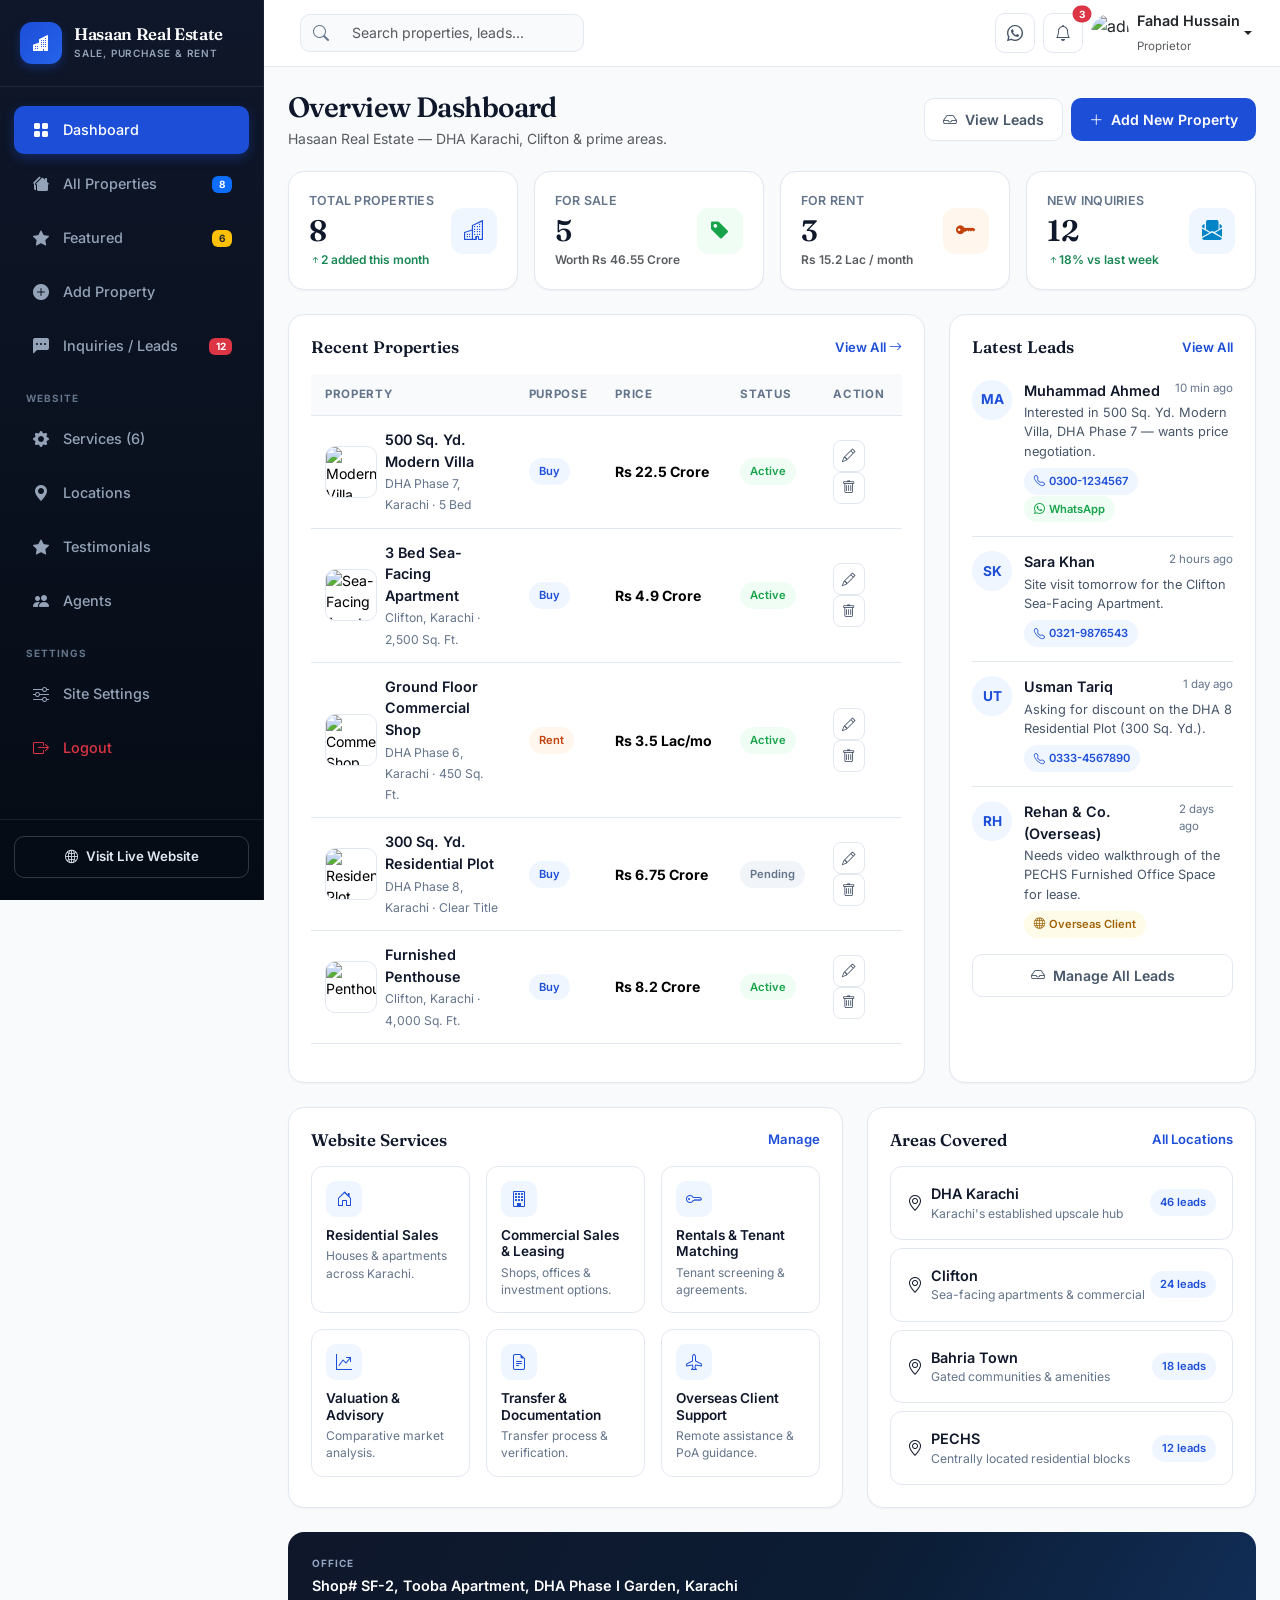
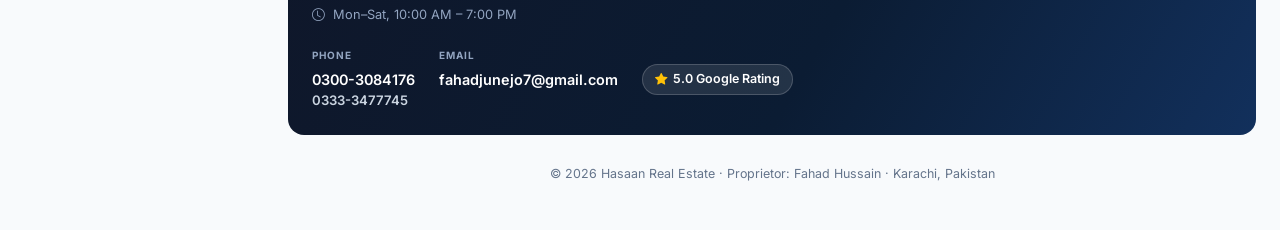
==== Index.html @ a4519b07 "adminpanel" ====
<!DOCTYPE html>
<html lang="en">
<head>
    <meta charset="UTF-8">
    <meta name="viewport" content="width=device-width, initial-scale=1.0">
    <title>Dashboard | Hasaan Real Estate</title>

    <link href="https://fonts.googleapis.com/css2?family=Inter:wght@400;500;600;700;800&family=Fraunces:opsz,wght@9..144,500;9..144,600&display=swap" rel="stylesheet">
    <link href="https://cdn.jsdelivr.net/npm/bootstrap@5.3.2/dist/css/bootstrap.min.css" rel="stylesheet">
    <link rel="stylesheet" href="https://cdn.jsdelivr.net/npm/bootstrap-icons@1.11.1/font/bootstrap-icons.css">
    <link rel="stylesheet" href="dashboard.css">
</head>
<body>

<div class="d-flex">
    <div id="sidebar-root"></div>
    <div class="sidebar-overlay" id="sidebarOverlay"></div>

    <div id="content">
        <div id="topbar-root"></div>

        <div class="container-fluid p-4">
            <!-- Header -->
            <div class="page-head">
                <div>
                    <h3 class="page-title mb-1">Overview Dashboard</h3>
                    <p class="text-muted small mb-0">Hasaan Real Estate &mdash; DHA Karachi, Clifton &amp; prime areas.</p>
                </div>
                <div class="d-flex gap-2">
                    <a href="leads.html" class="btn-ghost"><i class="bi bi-inbox"></i> View Leads</a>
                    <a href="add-property.html" class="btn-primary-app"><i class="bi bi-plus-lg"></i> Add New Property</a>
                </div>
            </div>

            <!-- Stats -->
            <div class="row g-3 mb-4">
                <div class="col-12 col-sm-6 col-xl-3">
                    <div class="stat-card">
                        <div class="d-flex align-items-center justify-content-between">
                            <div>
                                <div class="stat-label">TOTAL PROPERTIES</div>
                                <div class="stat-value mt-1">8</div>
                                <div class="stat-delta text-success mt-1"><i class="bi bi-arrow-up-short"></i>2 added this month</div>
                            </div>
                            <div class="icon-box" style="background:var(--primary-light); color:var(--primary);"><i class="bi bi-buildings"></i></div>
                        </div>
                    </div>
                </div>
                <div class="col-12 col-sm-6 col-xl-3">
                    <div class="stat-card">
                        <div class="d-flex align-items-center justify-content-between">
                            <div>
                                <div class="stat-label">FOR SALE</div>
                                <div class="stat-value mt-1">5</div>
                                <div class="stat-delta text-muted mt-1">Worth Rs 46.55 Crore</div>
                            </div>
                            <div class="icon-box" style="background:#f0fdf4; color:var(--success);"><i class="bi bi-tag-fill"></i></div>
                        </div>
                    </div>
                </div>
                <div class="col-12 col-sm-6 col-xl-3">
                    <div class="stat-card">
                        <div class="d-flex align-items-center justify-content-between">
                            <div>
                                <div class="stat-label">FOR RENT</div>
                                <div class="stat-value mt-1">3</div>
                                <div class="stat-delta text-muted mt-1">Rs 15.2 Lac / month</div>
                            </div>
                            <div class="icon-box" style="background:#fff7ed; color:#c2410c;"><i class="bi bi-key-fill"></i></div>
                        </div>
                    </div>
                </div>
                <div class="col-12 col-sm-6 col-xl-3">
                    <div class="stat-card">
                        <div class="d-flex align-items-center justify-content-between">
                            <div>
                                <div class="stat-label">NEW INQUIRIES</div>
                                <div class="stat-value mt-1">12</div>
                                <div class="stat-delta text-success mt-1"><i class="bi bi-arrow-up-short"></i>18% vs last week</div>
                            </div>
                            <div class="icon-box" style="background:#eff6ff; color:#0284c7;"><i class="bi bi-envelope-paper-fill"></i></div>
                        </div>
                    </div>
                </div>
            </div>

            <!-- Properties + Leads -->
            <div class="row g-4 mb-4">
                <div class="col-12 col-xl-8">
                    <div class="panel">
                        <div class="d-flex justify-content-between align-items-center mb-3">
                            <h5 class="panel-title">Recent Properties</h5>
                            <a href="properties.html" class="section-link">View All <i class="bi bi-arrow-right"></i></a>
                        </div>
                        <div class="table-responsive">
                            <table class="table align-middle table-hover">
                                <thead>
                                    <tr>
                                        <th>Property</th>
                                        <th>Purpose</th>
                                        <th>Price</th>
                                        <th>Status</th>
                                        <th>Action</th>
                                    </tr>
                                </thead>
                                <tbody>
                                    <tr>
                                        <td>
                                            <div class="d-flex align-items-center gap-2">
                                                <img src="https://images.unsplash.com/photo-1600596542815-ffad4c1539a9?w=100&q=80" class="prop-thumb" alt="Modern Villa">
                                                <div>
                                                    <span class="prop-title d-block">500 Sq. Yd. Modern Villa</span>
                                                    <span class="prop-loc">DHA Phase 7, Karachi &middot; 5 Bed</span>
                                                </div>
                                            </div>
                                        </td>
                                        <td><span class="badge-soft badge-sale">Buy</span></td>
                                        <td class="price-tag">Rs 22.5 Crore</td>
                                        <td><span class="badge-soft badge-active">Active</span></td>
                                        <td>
                                            <a href="properties.html" class="btn-table" title="Edit"><i class="bi bi-pencil"></i></a>
                                            <a href="#" class="btn-table danger" title="Delete" data-action-msg="Property deleted (demo)."><i class="bi bi-trash"></i></a>
                                        </td>
                                    </tr>
                                    <tr>
                                        <td>
                                            <div class="d-flex align-items-center gap-2">
                                                <img src="https://images.unsplash.com/photo-1522708323590-d24dbb6b0267?w=100&q=80" class="prop-thumb" alt="Sea-Facing Apartment">
                                                <div>
                                                    <span class="prop-title d-block">3 Bed Sea-Facing Apartment</span>
                                                    <span class="prop-loc">Clifton, Karachi &middot; 2,500 Sq. Ft.</span>
                                                </div>
                                            </div>
                                        </td>
                                        <td><span class="badge-soft badge-sale">Buy</span></td>
                                        <td class="price-tag">Rs 4.9 Crore</td>
                                        <td><span class="badge-soft badge-active">Active</span></td>
                                        <td>
                                            <a href="properties.html" class="btn-table" title="Edit"><i class="bi bi-pencil"></i></a>
                                            <a href="#" class="btn-table danger" title="Delete" data-action-msg="Property deleted (demo)."><i class="bi bi-trash"></i></a>
                                        </td>
                                    </tr>
                                    <tr>
                                        <td>
                                            <div class="d-flex align-items-center gap-2">
                                                <img src="https://images.unsplash.com/photo-1441984904996-e0b6ba687e04?w=100&q=80" class="prop-thumb" alt="Commercial Shop">
                                                <div>
                                                    <span class="prop-title d-block">Ground Floor Commercial Shop</span>
                                                    <span class="prop-loc">DHA Phase 6, Karachi &middot; 450 Sq. Ft.</span>
                                                </div>
                                            </div>
                                        </td>
                                        <td><span class="badge-soft badge-rent">Rent</span></td>
                                        <td class="price-tag">Rs 3.5 Lac/mo</td>
                                        <td><span class="badge-soft badge-active">Active</span></td>
                                        <td>
                                            <a href="properties.html" class="btn-table" title="Edit"><i class="bi bi-pencil"></i></a>
                                            <a href="#" class="btn-table danger" title="Delete" data-action-msg="Property deleted (demo)."><i class="bi bi-trash"></i></a>
                                        </td>
                                    </tr>
                                    <tr>
                                        <td>
                                            <div class="d-flex align-items-center gap-2">
                                                <img src="https://images.unsplash.com/photo-1500382017468-9049fed747ef?w=100&q=80" class="prop-thumb" alt="Residential Plot">
                                                <div>
                                                    <span class="prop-title d-block">300 Sq. Yd. Residential Plot</span>
                                                    <span class="prop-loc">DHA Phase 8, Karachi &middot; Clear Title</span>
                                                </div>
                                            </div>
                                        </td>
                                        <td><span class="badge-soft badge-sale">Buy</span></td>
                                        <td class="price-tag">Rs 6.75 Crore</td>
                                        <td><span class="badge-soft badge-pending">Pending</span></td>
                                        <td>
                                            <a href="properties.html" class="btn-table" title="Edit"><i class="bi bi-pencil"></i></a>
                                            <a href="#" class="btn-table danger" title="Delete" data-action-msg="Property deleted (demo)."><i class="bi bi-trash"></i></a>
                                        </td>
                                    </tr>
                                    <tr>
                                        <td>
                                            <div class="d-flex align-items-center gap-2">
                                                <img src="https://images.unsplash.com/photo-1512917774080-9991f1c4c750?w=100&q=80" class="prop-thumb" alt="Penthouse">
                                                <div>
                                                    <span class="prop-title d-block">Furnished Penthouse</span>
                                                    <span class="prop-loc">Clifton, Karachi &middot; 4,000 Sq. Ft.</span>
                                                </div>
                                            </div>
                                        </td>
                                        <td><span class="badge-soft badge-sale">Buy</span></td>
                                        <td class="price-tag">Rs 8.2 Crore</td>
                                        <td><span class="badge-soft badge-active">Active</span></td>
                                        <td>
                                            <a href="properties.html" class="btn-table" title="Edit"><i class="bi bi-pencil"></i></a>
                                            <a href="#" class="btn-table danger" title="Delete" data-action-msg="Property deleted (demo)."><i class="bi bi-trash"></i></a>
                                        </td>
                                    </tr>
                                </tbody>
                            </table>
                        </div>
                    </div>
                </div>

                <div class="col-12 col-xl-4">
                    <div class="panel h-100">
                        <div class="d-flex justify-content-between align-items-center mb-2">
                            <h5 class="panel-title">Latest Leads</h5>
                            <a href="leads.html" class="section-link">View All</a>
                        </div>

                        <div>
                            <div class="lead-item">
                                <div class="lead-avatar">MA</div>
                                <div class="flex-grow-1">
                                    <div class="d-flex justify-content-between align-items-start">
                                        <span class="lead-name">Muhammad Ahmed</span>
                                        <span class="lead-time">10 min ago</span>
                                    </div>
                                    <p class="lead-msg">Interested in 500 Sq. Yd. Modern Villa, DHA Phase 7 &mdash; wants price negotiation.</p>
                                    <span class="badge-soft badge-new me-1"><i class="bi bi-telephone me-1"></i>0300-1234567</span>
                                    <span class="badge-soft badge-active"><i class="bi bi-whatsapp me-1"></i>WhatsApp</span>
                                </div>
                            </div>

                            <div class="lead-item">
                                <div class="lead-avatar">SK</div>
                                <div class="flex-grow-1">
                                    <div class="d-flex justify-content-between align-items-start">
                                        <span class="lead-name">Sara Khan</span>
                                        <span class="lead-time">2 hours ago</span>
                                    </div>
                                    <p class="lead-msg">Site visit tomorrow for the Clifton Sea-Facing Apartment.</p>
                                    <span class="badge-soft badge-new"><i class="bi bi-telephone me-1"></i>0321-9876543</span>
                                </div>
                            </div>

                            <div class="lead-item">
                                <div class="lead-avatar">UT</div>
                                <div class="flex-grow-1">
                                    <div class="d-flex justify-content-between align-items-start">
                                        <span class="lead-name">Usman Tariq</span>
                                        <span class="lead-time">1 day ago</span>
                                    </div>
                                    <p class="lead-msg">Asking for discount on the DHA 8 Residential Plot (300 Sq. Yd.).</p>
                                    <span class="badge-soft badge-new"><i class="bi bi-telephone me-1"></i>0333-4567890</span>
                                </div>
                            </div>

                            <div class="lead-item">
                                <div class="lead-avatar">RH</div>
                                <div class="flex-grow-1">
                                    <div class="d-flex justify-content-between align-items-start">
                                        <span class="lead-name">Rehan &amp; Co. (Overseas)</span>
                                        <span class="lead-time">2 days ago</span>
                                    </div>
                                    <p class="lead-msg">Needs video walkthrough of the PECHS Furnished Office Space for lease.</p>
                                    <span class="badge-soft badge-featured"><i class="bi bi-globe me-1"></i>Overseas Client</span>
                                </div>
                            </div>
                        </div>

                        <a href="leads.html" class="btn-ghost w-100 justify-content-center mt-3"><i class="bi bi-inbox"></i> Manage All Leads</a>
                    </div>
                </div>
            </div>

            <!-- Quick actions + Areas -->
            <div class="row g-4 mb-4">
                <div class="col-12 col-xl-7">
                    <div class="panel h-100">
                        <div class="d-flex justify-content-between align-items-center mb-3">
                            <h5 class="panel-title">Website Services</h5>
                            <a href="services.html" class="section-link">Manage</a>
                        </div>
                        <div class="row g-3">
                            <div class="col-sm-6 col-lg-4">
                                <div class="mini-card">
                                    <div class="mc-icon"><i class="bi bi-house-door"></i></div>
                                    <h6>Residential Sales</h6>
                                    <p>Houses &amp; apartments across Karachi.</p>
                                </div>
                            </div>
                            <div class="col-sm-6 col-lg-4">
                                <div class="mini-card">
                                    <div class="mc-icon"><i class="bi bi-building"></i></div>
                                    <h6>Commercial Sales &amp; Leasing</h6>
                                    <p>Shops, offices &amp; investment options.</p>
                                </div>
                            </div>
                            <div class="col-sm-6 col-lg-4">
                                <div class="mini-card">
                                    <div class="mc-icon"><i class="bi bi-key"></i></div>
                                    <h6>Rentals &amp; Tenant Matching</h6>
                                    <p>Tenant screening &amp; agreements.</p>
                                </div>
                            </div>
                            <div class="col-sm-6 col-lg-4">
                                <div class="mini-card">
                                    <div class="mc-icon"><i class="bi bi-graph-up-arrow"></i></div>
                                    <h6>Valuation &amp; Advisory</h6>
                                    <p>Comparative market analysis.</p>
                                </div>
                            </div>
                            <div class="col-sm-6 col-lg-4">
                                <div class="mini-card">
                                    <div class="mc-icon"><i class="bi bi-file-earmark-text"></i></div>
                                    <h6>Transfer &amp; Documentation</h6>
                                    <p>Transfer process &amp; verification.</p>
                                </div>
                            </div>
                            <div class="col-sm-6 col-lg-4">
                                <div class="mini-card">
                                    <div class="mc-icon"><i class="bi bi-airplane"></i></div>
                                    <h6>Overseas Client Support</h6>
                                    <p>Remote assistance &amp; PoA guidance.</p>
                                </div>
                            </div>
                        </div>
                    </div>
                </div>

                <div class="col-12 col-xl-5">
                    <div class="panel h-100">
                        <div class="d-flex justify-content-between align-items-center mb-3">
                            <h5 class="panel-title">Areas Covered</h5>
                            <a href="locations.html" class="section-link">All Locations</a>
                        </div>
                        <div class="d-flex flex-column gap-2">
                            <div class="d-flex justify-content-between align-items-center p-3" style="border:1px solid var(--border); border-radius:12px;">
                                <div class="d-flex align-items-center gap-2">
                                    <span class="mc-icon"><i class="bi bi-geo-alt"></i></span>
                                    <div>
                                        <div class="prop-title">DHA Karachi</div>
                                        <div class="prop-loc">Karachi's established upscale hub</div>
                                    </div>
                                </div>
                                <span class="badge-soft badge-sale">46 leads</span>
                            </div>
                            <div class="d-flex justify-content-between align-items-center p-3" style="border:1px solid var(--border); border-radius:12px;">
                                <div class="d-flex align-items-center gap-2">
                                    <span class="mc-icon"><i class="bi bi-geo-alt"></i></span>
                                    <div>
                                        <div class="prop-title">Clifton</div>
                                        <div class="prop-loc">Sea-facing apartments &amp; commercial</div>
                                    </div>
                                </div>
                                <span class="badge-soft badge-sale">24 leads</span>
                            </div>
                            <div class="d-flex justify-content-between align-items-center p-3" style="border:1px solid var(--border); border-radius:12px;">
                                <div class="d-flex align-items-center gap-2">
                                    <span class="mc-icon"><i class="bi bi-geo-alt"></i></span>
                                    <div>
                                        <div class="prop-title">Bahria Town</div>
                                        <div class="prop-loc">Gated communities &amp; amenities</div>
                                    </div>
                                </div>
                                <span class="badge-soft badge-sale">18 leads</span>
                            </div>
                            <div class="d-flex justify-content-between align-items-center p-3" style="border:1px solid var(--border); border-radius:12px;">
                                <div class="d-flex align-items-center gap-2">
                                    <span class="mc-icon"><i class="bi bi-geo-alt"></i></span>
                                    <div>
                                        <div class="prop-title">PECHS</div>
                                        <div class="prop-loc">Centrally located residential blocks</div>
                                    </div>
                                </div>
                                <span class="badge-soft badge-sale">12 leads</span>
                            </div>
                        </div>
                    </div>
                </div>
            </div>

            <!-- Contact strip -->
            <div class="contact-strip mb-2">
                <div class="d-flex flex-wrap justify-content-between align-items-center gap-4">
                    <div>
                        <div class="cs-label mb-1">Office</div>
                        <div class="cs-value">Shop# SF-2, Tooba Apartment, DHA Phase I Garden, Karachi</div>
                        <div class="mt-2" style="font-size:0.8rem; color:#93a5c1;">
                            <i class="bi bi-clock me-1"></i> Mon&ndash;Sat, 10:00 AM &ndash; 7:00 PM
                        </div>
                    </div>
                    <div class="d-flex flex-wrap gap-4">
                        <div>
                            <div class="cs-label mb-1">Phone</div>
                            <a href="tel:03003084176" class="cs-value text-decoration-none">0300-3084176</a>
                            <div class="cs-value" style="font-size:0.82rem; color:#cbd5e1;">0333-3477745</div>
                        </div>
                        <div>
                            <div class="cs-label mb-1">Email</div>
                            <a href="mailto:fahadjunejo7@gmail.com" class="cs-value text-decoration-none">fahadjunejo7@gmail.com</a>
                        </div>
                        <div class="d-flex align-items-center">
                            <span class="rating-pill"><i class="bi bi-star-fill text-warning"></i> 5.0 Google Rating</span>
                        </div>
                    </div>
                </div>
            </div>

            <p class="page-footer">&copy; 2026 Hasaan Real Estate &middot; Proprietor: Fahad Hussain &middot; Karachi, Pakistan</p>
        </div>
    </div>
</div>

<script src="https://cdn.jsdelivr.net/npm/bootstrap@5.3.2/dist/js/bootstrap.bundle.min.js"></script>
<script src="dashboard.js"></script>
</body>
</html>
---- dashboard.css ----
:root {
    --primary: #1d4ed8;
    --primary-hover: #1e40af;
    --primary-light: #eff6ff;
    --navy: #0f172a;
    --navy-deep: #050b14;
    --bg: #ffffff;
    --bg-alt: #f8fafc;
    --border: #e2e8f0;
    --text: #0f172a;
    --text-secondary: #475569;
    --text-muted: #64748b;
    --success: #16a34a;
    --sidebar-width: 264px;
}

* { box-sizing: border-box; }

html { overflow-x: hidden; }

body {
    font-family: 'Inter', sans-serif;
    background-color: var(--bg-alt);
    color: var(--text);
    -webkit-font-smoothing: antialiased;
}

.font-display { font-family: 'Fraunces', Georgia, serif; }

/* ---------- Sidebar ---------- */
#sidebar-root {
    flex: 0 0 var(--sidebar-width);
    width: var(--sidebar-width);
    align-self: stretch;
}

#sidebar {
    position: sticky;
    top: 0;
    width: var(--sidebar-width);
    height: 100vh;
    height: 100dvh;
    overflow-y: auto;
    overscroll-behavior: contain;
    background: linear-gradient(180deg, var(--navy) 0%, var(--navy-deep) 100%);
    transition: margin-left 0.3s ease;
    z-index: 1000;
    border-right: 1px solid rgba(255, 255, 255, 0.05);
}

#sidebar::-webkit-scrollbar { width: 6px; }
#sidebar::-webkit-scrollbar-track { background: transparent; }
#sidebar::-webkit-scrollbar-thumb { background: rgba(255, 255, 255, 0.16); border-radius: 999px; }

.brand-block {
    display: flex;
    align-items: center;
    gap: 12px;
    padding: 22px 20px;
    border-bottom: 1px solid rgba(255, 255, 255, 0.08);
}

.brand-icon {
    width: 42px;
    height: 42px;
    border-radius: 12px;
    display: flex;
    align-items: center;
    justify-content: center;
    background: linear-gradient(to bottom right, var(--primary), #2563eb);
    color: #fff;
    box-shadow: 0 4px 10px rgba(29, 78, 216, 0.35);
    flex-shrink: 0;
}

.brand-name {
    font-family: 'Fraunces', Georgia, serif;
    font-size: 1.05rem;
    font-weight: 600;
    color: #fff;
    line-height: 1.15;
    letter-spacing: -0.02em;
}

.brand-tagline {
    font-size: 10px;
    font-weight: 600;
    letter-spacing: 0.08em;
    text-transform: uppercase;
    color: #94a3b8;
    margin-top: 2px;
}

#sidebar .nav-link {
    color: #94a3b8;
    font-size: 0.9rem;
    font-weight: 500;
    padding: 11px 16px;
    border-radius: 10px;
    margin: 3px 14px;
    display: flex;
    align-items: center;
    gap: 12px;
    transition: 0.18s;
    border: 1px solid transparent;
    text-decoration: none;
}

#sidebar .nav-link i { font-size: 1rem; width: 20px; text-align: center; }

#sidebar .nav-link:hover {
    color: #fff;
    background-color: rgba(255, 255, 255, 0.06);
}

#sidebar .nav-link.active {
    color: #fff;
    background-color: var(--primary);
    box-shadow: 0 4px 12px rgba(29, 78, 216, 0.35);
}

#sidebar .nav-link .badge {
    margin-left: auto;
    font-size: 10px;
    font-weight: 700;
}

.sidebar-section {
    padding: 18px 26px 6px;
    font-size: 10px;
    font-weight: 700;
    letter-spacing: 0.1em;
    text-transform: uppercase;
    color: #64748b;
    list-style: none;
}

.sidebar-footer {
    margin-top: auto;
    padding: 16px 14px 22px;
    border-top: 1px solid rgba(255, 255, 255, 0.08);
}

.live-site-btn {
    display: flex;
    align-items: center;
    justify-content: center;
    gap: 8px;
    width: 100%;
    padding: 10px;
    border-radius: 10px;
    border: 1px solid rgba(255, 255, 255, 0.18);
    color: #e2e8f0;
    font-size: 0.83rem;
    font-weight: 600;
    text-decoration: none;
    transition: 0.2s;
}

.live-site-btn:hover {
    background: rgba(255, 255, 255, 0.08);
    color: #fff;
}

/* ---------- Main ---------- */
#content {
    flex: 1 1 auto;
    min-width: 0;
    min-height: 100vh;
    transition: width 0.3s ease;
}

#topbar-root { display: contents; }

.top-navbar {
    background-color: rgba(255, 255, 255, 0.95);
    backdrop-filter: blur(8px);
    border-bottom: 1px solid var(--border);
    padding: 10px 28px;
    position: sticky;
    top: 0;
    z-index: 900;
}

.search-box {
    background: var(--bg-alt);
    border: 1px solid var(--border);
    border-radius: 10px;
}

.search-box .input-group-text {
    background: transparent;
    border: 0;
    color: var(--text-muted);
}

.search-box .form-control {
    background: transparent;
    border: 0;
    font-size: 0.88rem;
}

.search-box .form-control:focus { box-shadow: none; }

.icon-btn {
    width: 40px;
    height: 40px;
    border-radius: 10px;
    border: 1px solid var(--border);
    background: #fff;
    display: inline-flex;
    align-items: center;
    justify-content: center;
    color: var(--text-secondary);
    transition: 0.2s;
    text-decoration: none;
}

.icon-btn:hover {
    border-color: var(--primary);
    color: var(--primary);
    background: var(--primary-light);
}

/* ---------- Cards ---------- */
.stat-card, .panel {
    background: #fff;
    border: 1px solid var(--border);
    border-radius: 16px;
    box-shadow: 0 1px 2px rgba(15, 23, 42, 0.04);
}

.stat-card {
    padding: 20px;
    transition: transform 0.2s, box-shadow 0.2s;
    height: 100%;
}

.stat-card:hover {
    transform: translateY(-3px);
    box-shadow: 0 12px 24px -12px rgba(15, 23, 42, 0.18);
}

.stat-label {
    font-size: 0.78rem;
    font-weight: 600;
    color: var(--text-muted);
    letter-spacing: 0.02em;
}

.stat-value {
    font-family: 'Fraunces', Georgia, serif;
    font-size: 1.85rem;
    font-weight: 600;
    color: var(--navy);
    line-height: 1.1;
}

.stat-delta { font-size: 0.75rem; font-weight: 600; }

.icon-box {
    width: 46px;
    height: 46px;
    border-radius: 12px;
    display: flex;
    align-items: center;
    justify-content: center;
    font-size: 1.25rem;
    flex-shrink: 0;
}

.panel { padding: 22px; }

.panel-title {
    font-family: 'Fraunces', Georgia, serif;
    font-size: 1.05rem;
    font-weight: 600;
    color: var(--navy);
    margin: 0;
}

.section-link {
    font-size: 0.82rem;
    font-weight: 600;
    color: var(--primary);
    text-decoration: none;
}

.section-link:hover { color: var(--primary-hover); text-decoration: underline; }

.page-title {
    font-family: 'Fraunces', Georgia, serif;
    font-weight: 600;
    letter-spacing: -0.02em;
    color: var(--navy);
}

/* ---------- Badges ---------- */
.badge-soft {
    font-size: 0.7rem;
    font-weight: 600;
    padding: 5px 10px;
    border-radius: 999px;
    display: inline-block;
}

.badge-sale { background: var(--primary-light); color: var(--primary); }
.badge-rent { background: #fff7ed; color: #c2410c; }
.badge-active { background: #f0fdf4; color: var(--success); }
.badge-pending { background: #f1f5f9; color: var(--text-muted); }
.badge-featured { background: #fefce8; color: #a16207; }
.badge-new { background: #eff6ff; color: var(--primary); }
.badge-danger-soft { background: #fef2f2; color: #dc2626; }
.badge-purple { background: #f5f3ff; color: #7c3aed; }

/* ---------- Buttons ---------- */
.btn-primary-app {
    background: var(--primary);
    color: #fff;
    border: 0;
    border-radius: 10px;
    font-size: 0.88rem;
    font-weight: 600;
    padding: 10px 18px;
    display: inline-flex;
    align-items: center;
    gap: 8px;
    transition: 0.2s;
    text-decoration: none;
}

.btn-primary-app:hover { background: var(--primary-hover); color: #fff; }

.btn-ghost {
    background: #fff;
    color: var(--text-secondary);
    border: 1px solid var(--border);
    border-radius: 10px;
    font-size: 0.88rem;
    font-weight: 600;
    padding: 10px 18px;
    display: inline-flex;
    align-items: center;
    gap: 8px;
    transition: 0.2s;
    text-decoration: none;
}

.btn-ghost:hover { border-color: var(--primary); color: var(--primary); background: var(--primary-light); }

.filter-chip {
    border: 1px solid var(--border);
    background: #fff;
    color: var(--text-secondary);
    border-radius: 999px;
    font-size: 0.8rem;
    font-weight: 600;
    padding: 7px 16px;
    transition: 0.18s;
}

.filter-chip:hover { border-color: var(--primary); color: var(--primary); }

.filter-chip.active {
    background: var(--primary);
    border-color: var(--primary);
    color: #fff;
}

/* ---------- Tables ---------- */
.table thead th {
    font-size: 0.72rem;
    font-weight: 700;
    text-transform: uppercase;
    letter-spacing: 0.06em;
    color: var(--text-muted);
    background: var(--bg-alt);
    border-bottom: 1px solid var(--border);
    padding: 12px 14px;
    white-space: nowrap;
}

.table tbody td {
    padding: 13px 14px;
    vertical-align: middle;
    border-color: var(--border);
    font-size: 0.88rem;
}

.table-hover tbody tr:hover { background: var(--bg-alt); }

.prop-thumb {
    width: 52px;
    height: 52px;
    border-radius: 10px;
    object-fit: cover;
    border: 1px solid var(--border);
}

.prop-title { font-weight: 600; color: var(--navy); font-size: 0.9rem; }
.prop-loc { font-size: 0.76rem; color: var(--text-muted); }
.price-tag { font-weight: 700; color: var(--navy); white-space: nowrap; }

.btn-table {
    width: 32px;
    height: 32px;
    border-radius: 8px;
    border: 1px solid var(--border);
    background: #fff;
    color: var(--text-secondary);
    display: inline-flex;
    align-items: center;
    justify-content: center;
    font-size: 0.85rem;
    transition: 0.18s;
    text-decoration: none;
}

.btn-table:hover { border-color: var(--primary); color: var(--primary); background: var(--primary-light); }
.btn-table.danger:hover { border-color: #dc2626; color: #dc2626; background: #fef2f2; }

/* ---------- Leads ---------- */
.lead-item {
    display: flex;
    gap: 12px;
    padding: 14px 0;
    border-bottom: 1px solid var(--border);
}

.lead-item:last-child { border-bottom: 0; padding-bottom: 0; }

.lead-avatar {
    width: 40px;
    height: 40px;
    border-radius: 50%;
    background: var(--primary-light);
    color: var(--primary);
    display: flex;
    align-items: center;
    justify-content: center;
    font-weight: 700;
    font-size: 0.85rem;
    flex-shrink: 0;
}

.lead-name { font-size: 0.9rem; font-weight: 600; color: var(--navy); }
.lead-msg { font-size: 0.8rem; color: var(--text-secondary); margin: 2px 0 6px; }
.lead-time { font-size: 0.72rem; color: var(--text-muted); }

/* ---------- Mini cards (services / areas) ---------- */
.mini-card {
    border: 1px solid var(--border);
    border-radius: 12px;
    padding: 14px;
    background: #fff;
    transition: 0.2s;
    height: 100%;
}

.mini-card:hover {
    border-color: rgba(29, 78, 216, 0.4);
    box-shadow: 0 6px 16px -10px rgba(29, 78, 216, 0.4);
}

.mini-card .mc-icon {
    width: 36px;
    height: 36px;
    border-radius: 10px;
    background: var(--primary-light);
    color: var(--primary);
    display: flex;
    align-items: center;
    justify-content: center;
    font-size: 1rem;
}

.mini-card h6 { font-size: 0.85rem; font-weight: 600; color: var(--navy); margin: 10px 0 4px; }
.mini-card p { font-size: 0.75rem; color: var(--text-muted); margin: 0; line-height: 1.45; }

/* ---------- Property cards ---------- */
.prop-card {
    background: #fff;
    border: 1px solid var(--border);
    border-radius: 16px;
    overflow: hidden;
    transition: 0.22s;
    height: 100%;
    display: flex;
    flex-direction: column;
    text-decoration: none;
    color: inherit;
}

.prop-card:hover {
    transform: translateY(-4px);
    box-shadow: 0 18px 30px -18px rgba(15, 23, 42, 0.35);
    border-color: rgba(29, 78, 216, 0.4);
}

.prop-card .pc-img {
    position: relative;
    height: 190px;
    overflow: hidden;
}

.prop-card .pc-img img {
    width: 100%;
    height: 100%;
    object-fit: cover;
    transition: transform 0.35s;
}

.prop-card:hover .pc-img img { transform: scale(1.05); }

.prop-card .pc-badges {
    position: absolute;
    top: 12px;
    left: 12px;
    display: flex;
    gap: 6px;
}

.prop-card .pc-body { padding: 16px; flex: 1; display: flex; flex-direction: column; }
.prop-card .pc-price { font-family: 'Fraunces', Georgia, serif; font-weight: 600; font-size: 1.1rem; color: var(--primary); }
.prop-card .pc-title { font-weight: 600; color: var(--navy); font-size: 0.95rem; margin-top: 4px; }
.prop-card .pc-loc { font-size: 0.78rem; color: var(--text-muted); margin-top: 2px; }
.prop-card .pc-meta {
    margin-top: auto;
    padding-top: 12px;
    border-top: 1px solid var(--border);
    display: flex;
    flex-wrap: wrap;
    gap: 12px;
    font-size: 0.76rem;
    color: var(--text-secondary);
}

/* ---------- Forms ---------- */
.field-label {
    font-size: 0.8rem;
    font-weight: 600;
    color: var(--text-secondary);
    margin-bottom: 6px;
    display: block;
}

.field {
    width: 100%;
    border: 1px solid var(--border);
    border-radius: 10px;
    padding: 10px 14px;
    font-size: 0.9rem;
    background: var(--bg-alt);
    color: var(--text);
    transition: 0.18s;
}

.field:focus {
    outline: none;
    border-color: var(--primary);
    background: #fff;
    box-shadow: 0 0 0 3px rgba(29, 78, 216, 0.12);
}

textarea.field { min-height: 110px; resize: vertical; }

.form-hint { font-size: 0.73rem; color: var(--text-muted); margin-top: 5px; }

/* ---------- Contact strip ---------- */
.contact-strip {
    background: linear-gradient(120deg, var(--navy) 0%, #0b1c33 55%, #12305c 100%);
    border-radius: 16px;
    color: #fff;
    padding: 24px;
}

.contact-strip .cs-label {
    font-size: 10px;
    text-transform: uppercase;
    letter-spacing: 0.1em;
    color: #93a5c1;
    font-weight: 700;
}

.contact-strip .cs-value { font-size: 0.9rem; font-weight: 600; color: #fff; }

.rating-pill {
    display: inline-flex;
    align-items: center;
    gap: 6px;
    background: rgba(255, 255, 255, 0.1);
    border: 1px solid rgba(255, 255, 255, 0.18);
    border-radius: 999px;
    padding: 5px 12px;
    font-size: 0.78rem;
    font-weight: 600;
}

/* ---------- Testimonials / agents ---------- */
.stars { color: #f59e0b; font-size: 0.85rem; letter-spacing: 2px; }

.quote-card {
    background: #fff;
    border: 1px solid var(--border);
    border-radius: 16px;
    padding: 22px;
    height: 100%;
    transition: 0.2s;
}

.quote-card:hover { box-shadow: 0 14px 28px -18px rgba(15, 23, 42, 0.35); }

.quote-card .q-text {
    font-size: 0.9rem;
    color: var(--text-secondary);
    line-height: 1.65;
    font-style: italic;
}

.agent-card {
    background: #fff;
    border: 1px solid var(--border);
    border-radius: 16px;
    padding: 22px;
    text-align: center;
    height: 100%;
    transition: 0.2s;
}

.agent-card:hover { transform: translateY(-3px); box-shadow: 0 14px 28px -18px rgba(15, 23, 42, 0.35); }

.agent-avatar {
    width: 74px;
    height: 74px;
    border-radius: 50%;
    object-fit: cover;
    margin: 0 auto 12px;
    border: 3px solid var(--primary-light);
}

/* ---------- Settings ---------- */
.setting-row {
    display: flex;
    justify-content: space-between;
    align-items: center;
    gap: 16px;
    padding: 16px 0;
    border-bottom: 1px solid var(--border);
}

.setting-row:last-child { border-bottom: 0; }

.switch {
    position: relative;
    width: 46px;
    height: 26px;
    flex-shrink: 0;
}

.switch input { opacity: 0; width: 0; height: 0; }

.switch .slider {
    position: absolute;
    cursor: pointer;
    inset: 0;
    background: #cbd5e1;
    border-radius: 999px;
    transition: 0.2s;
}

.switch .slider:before {
    content: "";
    position: absolute;
    height: 20px;
    width: 20px;
    left: 3px;
    top: 3px;
    background: #fff;
    border-radius: 50%;
    transition: 0.2s;
}

.switch input:checked + .slider { background: var(--primary); }
.switch input:checked + .slider:before { transform: translateX(20px); }

/* ---------- Page header block ---------- */
.page-head {
    display: flex;
    flex-wrap: wrap;
    justify-content: space-between;
    align-items: center;
    gap: 14px;
    margin-bottom: 22px;
}

.breadcrumb-app { font-size: 0.8rem; color: var(--text-muted); }
.breadcrumb-app a { color: var(--primary); text-decoration: none; }

/* ---------- Toast ---------- */
.toast-app {
    position: fixed;
    right: 24px;
    bottom: 24px;
    background: var(--navy);
    color: #fff;
    padding: 12px 18px;
    border-radius: 12px;
    font-size: 0.85rem;
    font-weight: 500;
    box-shadow: 0 16px 32px -16px rgba(0, 0, 0, 0.5);
    opacity: 0;
    transform: translateY(12px);
    transition: 0.25s;
    z-index: 2000;
    pointer-events: none;
}

.toast-app.show { opacity: 1; transform: translateY(0); }

/* ---------- Footer ---------- */
.page-footer {
    text-align: center;
    font-size: 0.78rem;
    color: var(--text-muted);
    padding: 22px 0 6px;
}

/* ---------- Responsive ---------- */
@media (max-width: 992px) {
    #sidebar-root {
        flex: 0 0 0;
        width: 0;
    }
    #sidebar {
        margin-left: calc(-1 * var(--sidebar-width));
        position: fixed;
        top: 0;
        left: 0;
        box-shadow: 10px 0 30px -14px rgba(0, 0, 0, 0.6);
    }
    #sidebar.active { margin-left: 0; }
    #content { width: 100%; }
    .sidebar-overlay {
        position: fixed;
        inset: 0;
        background: rgba(15, 23, 42, 0.5);
        z-index: 999;
        display: none;
    }
    .sidebar-overlay.show { display: block; }
}
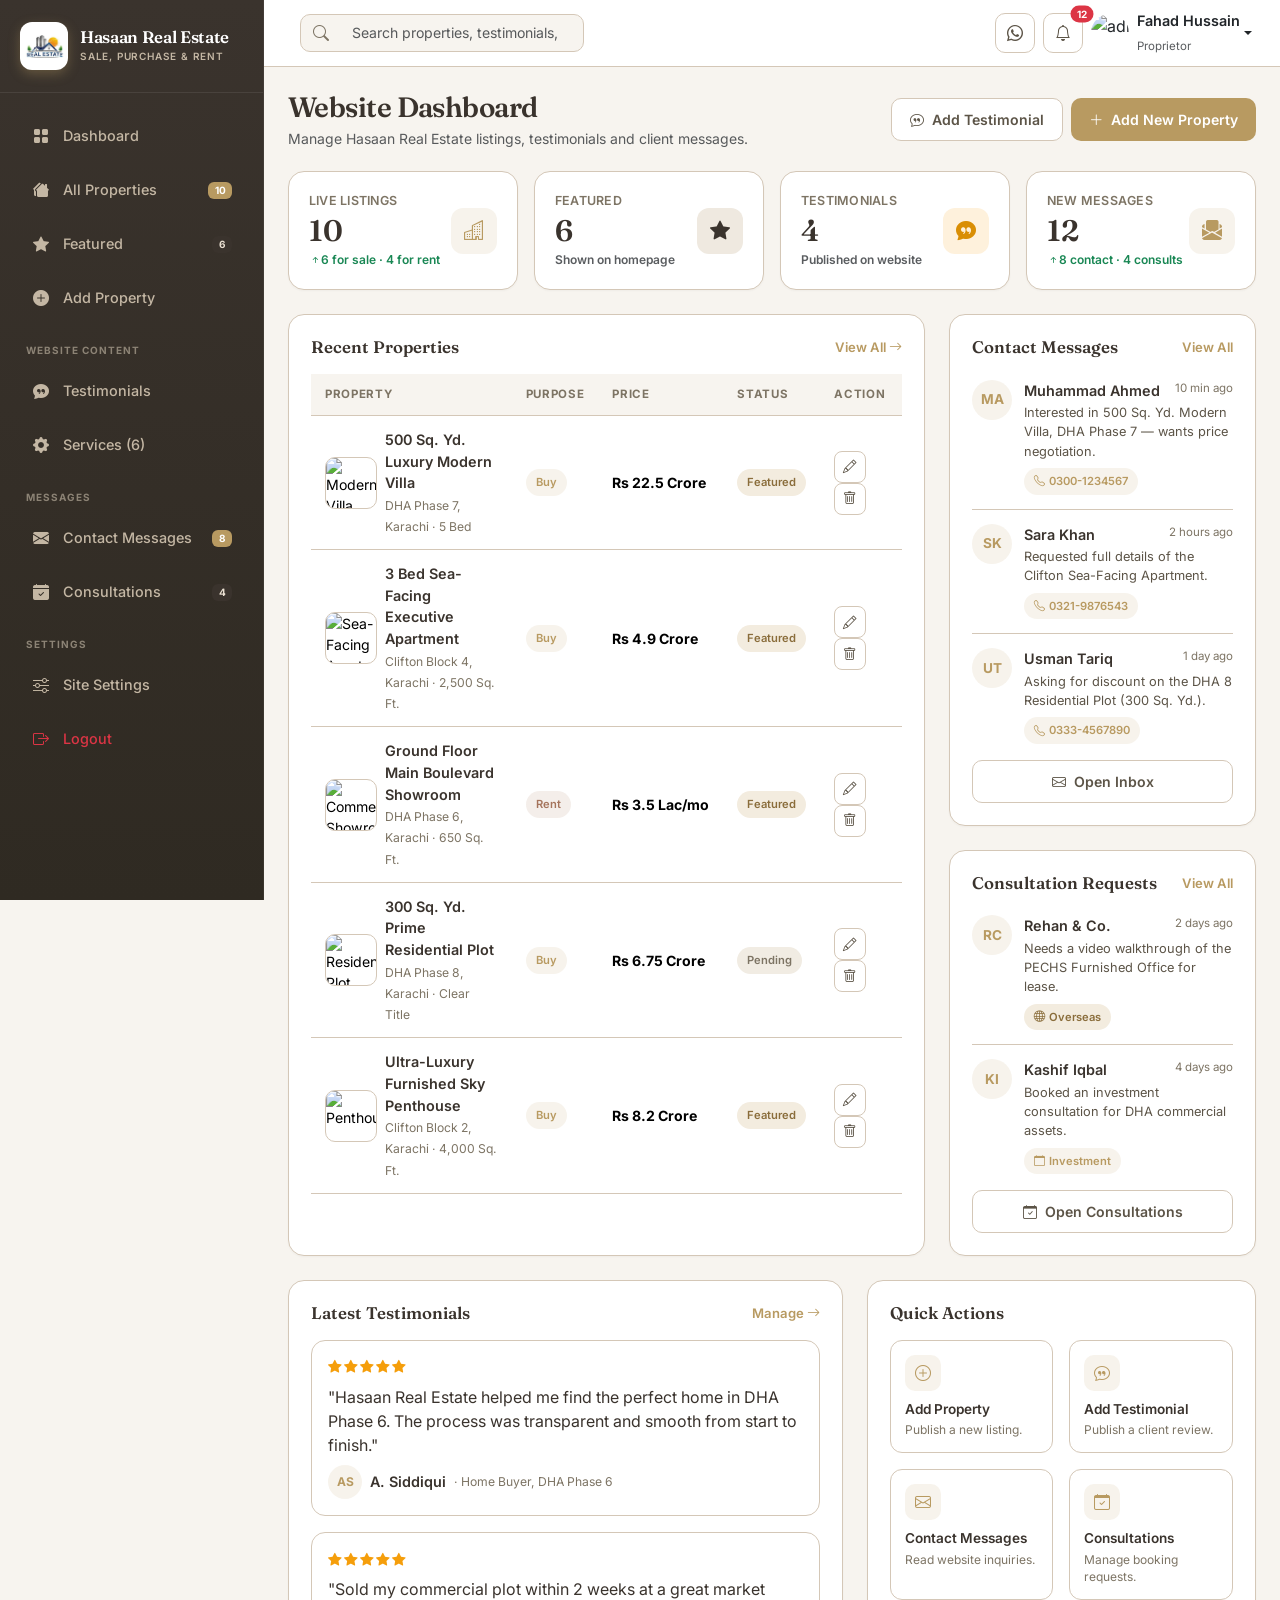
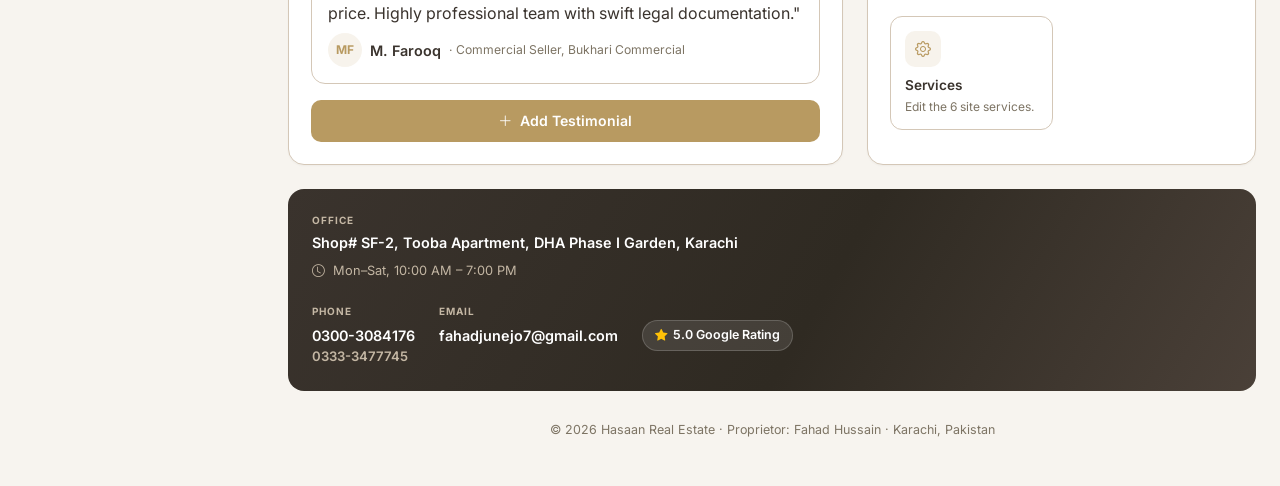
==== commit d8dbb853: "new changes" ====
--- a/Index.html
+++ b/Index.html
@@ -5,6 +5,8 @@
     <meta name="viewport" content="width=device-width, initial-scale=1.0">
     <title>Dashboard | Hasaan Real Estate</title>
 
+    <link rel="icon" type="image/jpeg" href="logo.jpeg">
+    <link rel="apple-touch-icon" href="logo.jpeg">
     <link href="https://fonts.googleapis.com/css2?family=Inter:wght@400;500;600;700;800&family=Fraunces:opsz,wght@9..144,500;9..144,600&display=swap" rel="stylesheet">
     <link href="https://cdn.jsdelivr.net/npm/bootstrap@5.3.2/dist/css/bootstrap.min.css" rel="stylesheet">
     <link rel="stylesheet" href="https://cdn.jsdelivr.net/npm/bootstrap-icons@1.11.1/font/bootstrap-icons.css">
@@ -23,11 +25,11 @@
             <!-- Header -->
             <div class="page-head">
                 <div>
-                    <h3 class="page-title mb-1">Overview Dashboard</h3>
-                    <p class="text-muted small mb-0">Hasaan Real Estate &mdash; DHA Karachi, Clifton &amp; prime areas.</p>
+                    <h3 class="page-title mb-1">Website Dashboard</h3>
+                    <p class="text-muted small mb-0">Manage Hasaan Real Estate listings, testimonials and client messages.</p>
                 </div>
                 <div class="d-flex gap-2">
-                    <a href="leads.html" class="btn-ghost"><i class="bi bi-inbox"></i> View Leads</a>
+                    <a href="testimonials.html" class="btn-ghost"><i class="bi bi-chat-quote"></i> Add Testimonial</a>
                     <a href="add-property.html" class="btn-primary-app"><i class="bi bi-plus-lg"></i> Add New Property</a>
                 </div>
             </div>
@@ -38,9 +40,9 @@
                     <div class="stat-card">
                         <div class="d-flex align-items-center justify-content-between">
                             <div>
-                                <div class="stat-label">TOTAL PROPERTIES</div>
-                                <div class="stat-value mt-1">8</div>
-                                <div class="stat-delta text-success mt-1"><i class="bi bi-arrow-up-short"></i>2 added this month</div>
+                                <div class="stat-label">LIVE LISTINGS</div>
+                                <div class="stat-value mt-1">10</div>
+                                <div class="stat-delta text-success mt-1"><i class="bi bi-arrow-up-short"></i>6 for sale &middot; 4 for rent</div>
                             </div>
                             <div class="icon-box" style="background:var(--primary-light); color:var(--primary);"><i class="bi bi-buildings"></i></div>
                         </div>
@@ -50,11 +52,11 @@
                     <div class="stat-card">
                         <div class="d-flex align-items-center justify-content-between">
                             <div>
-                                <div class="stat-label">FOR SALE</div>
-                                <div class="stat-value mt-1">5</div>
-                                <div class="stat-delta text-muted mt-1">Worth Rs 46.55 Crore</div>
-                            </div>
-                            <div class="icon-box" style="background:#f0fdf4; color:var(--success);"><i class="bi bi-tag-fill"></i></div>
+                                <div class="stat-label">FEATURED</div>
+                                <div class="stat-value mt-1">6</div>
+                                <div class="stat-delta text-muted mt-1">Shown on homepage</div>
+                            </div>
+                            <div class="icon-box" style="background:#EFE9E0; color:var(--navy);"><i class="bi bi-star-fill"></i></div>
                         </div>
                     </div>
                 </div>
@@ -62,11 +64,11 @@
                     <div class="stat-card">
                         <div class="d-flex align-items-center justify-content-between">
                             <div>
-                                <div class="stat-label">FOR RENT</div>
-                                <div class="stat-value mt-1">3</div>
-                                <div class="stat-delta text-muted mt-1">Rs 15.2 Lac / month</div>
-                            </div>
-                            <div class="icon-box" style="background:#fff7ed; color:#c2410c;"><i class="bi bi-key-fill"></i></div>
+                                <div class="stat-label">TESTIMONIALS</div>
+                                <div class="stat-value mt-1">4</div>
+                                <div class="stat-delta text-muted mt-1">Published on website</div>
+                            </div>
+                            <div class="icon-box" style="background:rgba(245,158,11,0.14); color:#D98E04;"><i class="bi bi-chat-quote-fill"></i></div>
                         </div>
                     </div>
                 </div>
@@ -74,20 +76,20 @@
                     <div class="stat-card">
                         <div class="d-flex align-items-center justify-content-between">
                             <div>
-                                <div class="stat-label">NEW INQUIRIES</div>
+                                <div class="stat-label">NEW MESSAGES</div>
                                 <div class="stat-value mt-1">12</div>
-                                <div class="stat-delta text-success mt-1"><i class="bi bi-arrow-up-short"></i>18% vs last week</div>
-                            </div>
-                            <div class="icon-box" style="background:#eff6ff; color:#0284c7;"><i class="bi bi-envelope-paper-fill"></i></div>
-                        </div>
-                    </div>
-                </div>
-            </div>
-
-            <!-- Properties + Leads -->
+                                <div class="stat-delta text-success mt-1"><i class="bi bi-arrow-up-short"></i>8 contact &middot; 4 consults</div>
+                            </div>
+                            <div class="icon-box" style="background:var(--primary-light); color:var(--primary);"><i class="bi bi-envelope-paper-fill"></i></div>
+                        </div>
+                    </div>
+                </div>
+            </div>
+
+            <!-- Properties + Messages -->
             <div class="row g-4 mb-4">
                 <div class="col-12 col-xl-8">
-                    <div class="panel">
+                    <div class="panel h-100">
                         <div class="d-flex justify-content-between align-items-center mb-3">
                             <h5 class="panel-title">Recent Properties</h5>
                             <a href="properties.html" class="section-link">View All <i class="bi bi-arrow-right"></i></a>
@@ -109,14 +111,14 @@
                                             <div class="d-flex align-items-center gap-2">
                                                 <img src="https://images.unsplash.com/photo-1600596542815-ffad4c1539a9?w=100&q=80" class="prop-thumb" alt="Modern Villa">
                                                 <div>
-                                                    <span class="prop-title d-block">500 Sq. Yd. Modern Villa</span>
+                                                    <span class="prop-title d-block">500 Sq. Yd. Luxury Modern Villa</span>
                                                     <span class="prop-loc">DHA Phase 7, Karachi &middot; 5 Bed</span>
                                                 </div>
                                             </div>
                                         </td>
                                         <td><span class="badge-soft badge-sale">Buy</span></td>
                                         <td class="price-tag">Rs 22.5 Crore</td>
-                                        <td><span class="badge-soft badge-active">Active</span></td>
+                                        <td><span class="badge-soft badge-featured">Featured</span></td>
                                         <td>
                                             <a href="properties.html" class="btn-table" title="Edit"><i class="bi bi-pencil"></i></a>
                                             <a href="#" class="btn-table danger" title="Delete" data-action-msg="Property deleted (demo)."><i class="bi bi-trash"></i></a>
@@ -127,32 +129,32 @@
                                             <div class="d-flex align-items-center gap-2">
                                                 <img src="https://images.unsplash.com/photo-1522708323590-d24dbb6b0267?w=100&q=80" class="prop-thumb" alt="Sea-Facing Apartment">
                                                 <div>
-                                                    <span class="prop-title d-block">3 Bed Sea-Facing Apartment</span>
-                                                    <span class="prop-loc">Clifton, Karachi &middot; 2,500 Sq. Ft.</span>
+                                                    <span class="prop-title d-block">3 Bed Sea-Facing Executive Apartment</span>
+                                                    <span class="prop-loc">Clifton Block 4, Karachi &middot; 2,500 Sq. Ft.</span>
                                                 </div>
                                             </div>
                                         </td>
                                         <td><span class="badge-soft badge-sale">Buy</span></td>
                                         <td class="price-tag">Rs 4.9 Crore</td>
-                                        <td><span class="badge-soft badge-active">Active</span></td>
-                                        <td>
-                                            <a href="properties.html" class="btn-table" title="Edit"><i class="bi bi-pencil"></i></a>
-                                            <a href="#" class="btn-table danger" title="Delete" data-action-msg="Property deleted (demo)."><i class="bi bi-trash"></i></a>
-                                        </td>
-                                    </tr>
-                                    <tr>
-                                        <td>
-                                            <div class="d-flex align-items-center gap-2">
-                                                <img src="https://images.unsplash.com/photo-1441984904996-e0b6ba687e04?w=100&q=80" class="prop-thumb" alt="Commercial Shop">
-                                                <div>
-                                                    <span class="prop-title d-block">Ground Floor Commercial Shop</span>
-                                                    <span class="prop-loc">DHA Phase 6, Karachi &middot; 450 Sq. Ft.</span>
+                                        <td><span class="badge-soft badge-featured">Featured</span></td>
+                                        <td>
+                                            <a href="properties.html" class="btn-table" title="Edit"><i class="bi bi-pencil"></i></a>
+                                            <a href="#" class="btn-table danger" title="Delete" data-action-msg="Property deleted (demo)."><i class="bi bi-trash"></i></a>
+                                        </td>
+                                    </tr>
+                                    <tr>
+                                        <td>
+                                            <div class="d-flex align-items-center gap-2">
+                                                <img src="https://images.unsplash.com/photo-1441984904996-e0b6ba687e04?w=100&q=80" class="prop-thumb" alt="Commercial Showroom">
+                                                <div>
+                                                    <span class="prop-title d-block">Ground Floor Main Boulevard Showroom</span>
+                                                    <span class="prop-loc">DHA Phase 6, Karachi &middot; 650 Sq. Ft.</span>
                                                 </div>
                                             </div>
                                         </td>
                                         <td><span class="badge-soft badge-rent">Rent</span></td>
                                         <td class="price-tag">Rs 3.5 Lac/mo</td>
-                                        <td><span class="badge-soft badge-active">Active</span></td>
+                                        <td><span class="badge-soft badge-featured">Featured</span></td>
                                         <td>
                                             <a href="properties.html" class="btn-table" title="Edit"><i class="bi bi-pencil"></i></a>
                                             <a href="#" class="btn-table danger" title="Delete" data-action-msg="Property deleted (demo)."><i class="bi bi-trash"></i></a>
@@ -163,7 +165,7 @@
                                             <div class="d-flex align-items-center gap-2">
                                                 <img src="https://images.unsplash.com/photo-1500382017468-9049fed747ef?w=100&q=80" class="prop-thumb" alt="Residential Plot">
                                                 <div>
-                                                    <span class="prop-title d-block">300 Sq. Yd. Residential Plot</span>
+                                                    <span class="prop-title d-block">300 Sq. Yd. Prime Residential Plot</span>
                                                     <span class="prop-loc">DHA Phase 8, Karachi &middot; Clear Title</span>
                                                 </div>
                                             </div>
@@ -181,14 +183,14 @@
                                             <div class="d-flex align-items-center gap-2">
                                                 <img src="https://images.unsplash.com/photo-1512917774080-9991f1c4c750?w=100&q=80" class="prop-thumb" alt="Penthouse">
                                                 <div>
-                                                    <span class="prop-title d-block">Furnished Penthouse</span>
-                                                    <span class="prop-loc">Clifton, Karachi &middot; 4,000 Sq. Ft.</span>
+                                                    <span class="prop-title d-block">Ultra-Luxury Furnished Sky Penthouse</span>
+                                                    <span class="prop-loc">Clifton Block 2, Karachi &middot; 4,000 Sq. Ft.</span>
                                                 </div>
                                             </div>
                                         </td>
                                         <td><span class="badge-soft badge-sale">Buy</span></td>
                                         <td class="price-tag">Rs 8.2 Crore</td>
-                                        <td><span class="badge-soft badge-active">Active</span></td>
+                                        <td><span class="badge-soft badge-featured">Featured</span></td>
                                         <td>
                                             <a href="properties.html" class="btn-table" title="Edit"><i class="bi bi-pencil"></i></a>
                                             <a href="#" class="btn-table danger" title="Delete" data-action-msg="Property deleted (demo)."><i class="bi bi-trash"></i></a>
@@ -201,12 +203,11 @@
                 </div>
 
                 <div class="col-12 col-xl-4">
-                    <div class="panel h-100">
+                    <div class="panel mb-4">
                         <div class="d-flex justify-content-between align-items-center mb-2">
-                            <h5 class="panel-title">Latest Leads</h5>
+                            <h5 class="panel-title">Contact Messages</h5>
                             <a href="leads.html" class="section-link">View All</a>
                         </div>
-
                         <div>
                             <div class="lead-item">
                                 <div class="lead-avatar">MA</div>
@@ -217,10 +218,8 @@
                                     </div>
                                     <p class="lead-msg">Interested in 500 Sq. Yd. Modern Villa, DHA Phase 7 &mdash; wants price negotiation.</p>
                                     <span class="badge-soft badge-new me-1"><i class="bi bi-telephone me-1"></i>0300-1234567</span>
-                                    <span class="badge-soft badge-active"><i class="bi bi-whatsapp me-1"></i>WhatsApp</span>
-                                </div>
-                            </div>
-
+                                </div>
+                            </div>
                             <div class="lead-item">
                                 <div class="lead-avatar">SK</div>
                                 <div class="flex-grow-1">
@@ -228,11 +227,10 @@
                                         <span class="lead-name">Sara Khan</span>
                                         <span class="lead-time">2 hours ago</span>
                                     </div>
-                                    <p class="lead-msg">Site visit tomorrow for the Clifton Sea-Facing Apartment.</p>
+                                    <p class="lead-msg">Requested full details of the Clifton Sea-Facing Apartment.</p>
                                     <span class="badge-soft badge-new"><i class="bi bi-telephone me-1"></i>0321-9876543</span>
                                 </div>
                             </div>
-
                             <div class="lead-item">
                                 <div class="lead-avatar">UT</div>
                                 <div class="flex-grow-1">
@@ -244,126 +242,114 @@
                                     <span class="badge-soft badge-new"><i class="bi bi-telephone me-1"></i>0333-4567890</span>
                                 </div>
                             </div>
-
-                            <div class="lead-item">
-                                <div class="lead-avatar">RH</div>
-                                <div class="flex-grow-1">
-                                    <div class="d-flex justify-content-between align-items-start">
-                                        <span class="lead-name">Rehan &amp; Co. (Overseas)</span>
+                        </div>
+                        <a href="leads.html" class="btn-ghost w-100 justify-content-center mt-3"><i class="bi bi-envelope"></i> Open Inbox</a>
+                    </div>
+
+                    <div class="panel">
+                        <div class="d-flex justify-content-between align-items-center mb-2">
+                            <h5 class="panel-title">Consultation Requests</h5>
+                            <a href="consultations.html" class="section-link">View All</a>
+                        </div>
+                        <div>
+                            <div class="lead-item">
+                                <div class="lead-avatar">RC</div>
+                                <div class="flex-grow-1">
+                                    <div class="d-flex justify-content-between align-items-start">
+                                        <span class="lead-name">Rehan &amp; Co.</span>
                                         <span class="lead-time">2 days ago</span>
                                     </div>
-                                    <p class="lead-msg">Needs video walkthrough of the PECHS Furnished Office Space for lease.</p>
-                                    <span class="badge-soft badge-featured"><i class="bi bi-globe me-1"></i>Overseas Client</span>
-                                </div>
-                            </div>
-                        </div>
-
-                        <a href="leads.html" class="btn-ghost w-100 justify-content-center mt-3"><i class="bi bi-inbox"></i> Manage All Leads</a>
-                    </div>
-                </div>
-            </div>
-
-            <!-- Quick actions + Areas -->
+                                    <p class="lead-msg">Needs a video walkthrough of the PECHS Furnished Office for lease.</p>
+                                    <span class="badge-soft badge-featured"><i class="bi bi-globe me-1"></i>Overseas</span>
+                                </div>
+                            </div>
+                            <div class="lead-item">
+                                <div class="lead-avatar">KI</div>
+                                <div class="flex-grow-1">
+                                    <div class="d-flex justify-content-between align-items-start">
+                                        <span class="lead-name">Kashif Iqbal</span>
+                                        <span class="lead-time">4 days ago</span>
+                                    </div>
+                                    <p class="lead-msg">Booked an investment consultation for DHA commercial assets.</p>
+                                    <span class="badge-soft badge-new"><i class="bi bi-calendar me-1"></i>Investment</span>
+                                </div>
+                            </div>
+                        </div>
+                        <a href="consultations.html" class="btn-ghost w-100 justify-content-center mt-3"><i class="bi bi-calendar-check"></i> Open Consultations</a>
+                    </div>
+                </div>
+            </div>
+
+            <!-- Testimonials + Quick actions -->
             <div class="row g-4 mb-4">
                 <div class="col-12 col-xl-7">
                     <div class="panel h-100">
                         <div class="d-flex justify-content-between align-items-center mb-3">
-                            <h5 class="panel-title">Website Services</h5>
-                            <a href="services.html" class="section-link">Manage</a>
-                        </div>
-                        <div class="row g-3">
-                            <div class="col-sm-6 col-lg-4">
-                                <div class="mini-card">
-                                    <div class="mc-icon"><i class="bi bi-house-door"></i></div>
-                                    <h6>Residential Sales</h6>
-                                    <p>Houses &amp; apartments across Karachi.</p>
-                                </div>
-                            </div>
-                            <div class="col-sm-6 col-lg-4">
-                                <div class="mini-card">
-                                    <div class="mc-icon"><i class="bi bi-building"></i></div>
-                                    <h6>Commercial Sales &amp; Leasing</h6>
-                                    <p>Shops, offices &amp; investment options.</p>
-                                </div>
-                            </div>
-                            <div class="col-sm-6 col-lg-4">
-                                <div class="mini-card">
-                                    <div class="mc-icon"><i class="bi bi-key"></i></div>
-                                    <h6>Rentals &amp; Tenant Matching</h6>
-                                    <p>Tenant screening &amp; agreements.</p>
-                                </div>
-                            </div>
-                            <div class="col-sm-6 col-lg-4">
-                                <div class="mini-card">
-                                    <div class="mc-icon"><i class="bi bi-graph-up-arrow"></i></div>
-                                    <h6>Valuation &amp; Advisory</h6>
-                                    <p>Comparative market analysis.</p>
-                                </div>
-                            </div>
-                            <div class="col-sm-6 col-lg-4">
-                                <div class="mini-card">
-                                    <div class="mc-icon"><i class="bi bi-file-earmark-text"></i></div>
-                                    <h6>Transfer &amp; Documentation</h6>
-                                    <p>Transfer process &amp; verification.</p>
-                                </div>
-                            </div>
-                            <div class="col-sm-6 col-lg-4">
-                                <div class="mini-card">
-                                    <div class="mc-icon"><i class="bi bi-airplane"></i></div>
-                                    <h6>Overseas Client Support</h6>
-                                    <p>Remote assistance &amp; PoA guidance.</p>
-                                </div>
-                            </div>
-                        </div>
+                            <h5 class="panel-title">Latest Testimonials</h5>
+                            <a href="testimonials.html" class="section-link">Manage <i class="bi bi-arrow-right"></i></a>
+                        </div>
+                        <div class="d-flex flex-column gap-3">
+                            <div class="p-3" style="border:1px solid var(--border); border-radius:14px;">
+                                <div class="stars mb-2"><i class="bi bi-star-fill"></i><i class="bi bi-star-fill"></i><i class="bi bi-star-fill"></i><i class="bi bi-star-fill"></i><i class="bi bi-star-fill"></i></div>
+                                <p class="q-text mb-2">"Hasaan Real Estate helped me find the perfect home in DHA Phase 6. The process was transparent and smooth from start to finish."</p>
+                                <div class="d-flex align-items-center gap-2">
+                                    <div class="lead-avatar" style="width:34px; height:34px; font-size:0.75rem;">AS</div>
+                                    <span class="lead-name">A. Siddiqui</span>
+                                    <span class="prop-loc">&middot; Home Buyer, DHA Phase 6</span>
+                                </div>
+                            </div>
+                            <div class="p-3" style="border:1px solid var(--border); border-radius:14px;">
+                                <div class="stars mb-2"><i class="bi bi-star-fill"></i><i class="bi bi-star-fill"></i><i class="bi bi-star-fill"></i><i class="bi bi-star-fill"></i><i class="bi bi-star-fill"></i></div>
+                                <p class="q-text mb-2">"Sold my commercial plot within 2 weeks at a great market price. Highly professional team with swift legal documentation."</p>
+                                <div class="d-flex align-items-center gap-2">
+                                    <div class="lead-avatar" style="width:34px; height:34px; font-size:0.75rem;">MF</div>
+                                    <span class="lead-name">M. Farooq</span>
+                                    <span class="prop-loc">&middot; Commercial Seller, Bukhari Commercial</span>
+                                </div>
+                            </div>
+                        </div>
+                        <a href="testimonials.html" class="btn-primary-app w-100 justify-content-center mt-3"><i class="bi bi-plus-lg"></i> Add Testimonial</a>
                     </div>
                 </div>
 
                 <div class="col-12 col-xl-5">
                     <div class="panel h-100">
-                        <div class="d-flex justify-content-between align-items-center mb-3">
-                            <h5 class="panel-title">Areas Covered</h5>
-                            <a href="locations.html" class="section-link">All Locations</a>
-                        </div>
-                        <div class="d-flex flex-column gap-2">
-                            <div class="d-flex justify-content-between align-items-center p-3" style="border:1px solid var(--border); border-radius:12px;">
-                                <div class="d-flex align-items-center gap-2">
-                                    <span class="mc-icon"><i class="bi bi-geo-alt"></i></span>
-                                    <div>
-                                        <div class="prop-title">DHA Karachi</div>
-                                        <div class="prop-loc">Karachi's established upscale hub</div>
-                                    </div>
-                                </div>
-                                <span class="badge-soft badge-sale">46 leads</span>
-                            </div>
-                            <div class="d-flex justify-content-between align-items-center p-3" style="border:1px solid var(--border); border-radius:12px;">
-                                <div class="d-flex align-items-center gap-2">
-                                    <span class="mc-icon"><i class="bi bi-geo-alt"></i></span>
-                                    <div>
-                                        <div class="prop-title">Clifton</div>
-                                        <div class="prop-loc">Sea-facing apartments &amp; commercial</div>
-                                    </div>
-                                </div>
-                                <span class="badge-soft badge-sale">24 leads</span>
-                            </div>
-                            <div class="d-flex justify-content-between align-items-center p-3" style="border:1px solid var(--border); border-radius:12px;">
-                                <div class="d-flex align-items-center gap-2">
-                                    <span class="mc-icon"><i class="bi bi-geo-alt"></i></span>
-                                    <div>
-                                        <div class="prop-title">Bahria Town</div>
-                                        <div class="prop-loc">Gated communities &amp; amenities</div>
-                                    </div>
-                                </div>
-                                <span class="badge-soft badge-sale">18 leads</span>
-                            </div>
-                            <div class="d-flex justify-content-between align-items-center p-3" style="border:1px solid var(--border); border-radius:12px;">
-                                <div class="d-flex align-items-center gap-2">
-                                    <span class="mc-icon"><i class="bi bi-geo-alt"></i></span>
-                                    <div>
-                                        <div class="prop-title">PECHS</div>
-                                        <div class="prop-loc">Centrally located residential blocks</div>
-                                    </div>
-                                </div>
-                                <span class="badge-soft badge-sale">12 leads</span>
+                        <h5 class="panel-title mb-3">Quick Actions</h5>
+                        <div class="row g-3">
+                            <div class="col-6">
+                                <a href="add-property.html" class="mini-card d-block text-decoration-none">
+                                    <div class="mc-icon"><i class="bi bi-plus-circle"></i></div>
+                                    <h6>Add Property</h6>
+                                    <p>Publish a new listing.</p>
+                                </a>
+                            </div>
+                            <div class="col-6">
+                                <a href="testimonials.html" class="mini-card d-block text-decoration-none">
+                                    <div class="mc-icon"><i class="bi bi-chat-quote"></i></div>
+                                    <h6>Add Testimonial</h6>
+                                    <p>Publish a client review.</p>
+                                </a>
+                            </div>
+                            <div class="col-6">
+                                <a href="leads.html" class="mini-card d-block text-decoration-none">
+                                    <div class="mc-icon"><i class="bi bi-envelope"></i></div>
+                                    <h6>Contact Messages</h6>
+                                    <p>Read website inquiries.</p>
+                                </a>
+                            </div>
+                            <div class="col-6">
+                                <a href="consultations.html" class="mini-card d-block text-decoration-none">
+                                    <div class="mc-icon"><i class="bi bi-calendar-check"></i></div>
+                                    <h6>Consultations</h6>
+                                    <p>Manage booking requests.</p>
+                                </a>
+                            </div>
+                            <div class="col-6">
+                                <a href="services.html" class="mini-card d-block text-decoration-none">
+                                    <div class="mc-icon"><i class="bi bi-gear"></i></div>
+                                    <h6>Services</h6>
+                                    <p>Edit the 6 site services.</p>
+                                </a>
                             </div>
                         </div>
                     </div>
@@ -376,7 +362,7 @@
                     <div>
                         <div class="cs-label mb-1">Office</div>
                         <div class="cs-value">Shop# SF-2, Tooba Apartment, DHA Phase I Garden, Karachi</div>
-                        <div class="mt-2" style="font-size:0.8rem; color:#93a5c1;">
+                        <div class="mt-2" style="font-size:0.8rem; color:#C4B7A4;">
                             <i class="bi bi-clock me-1"></i> Mon&ndash;Sat, 10:00 AM &ndash; 7:00 PM
                         </div>
                     </div>
@@ -384,7 +370,7 @@
                         <div>
                             <div class="cs-label mb-1">Phone</div>
                             <a href="tel:03003084176" class="cs-value text-decoration-none">0300-3084176</a>
-                            <div class="cs-value" style="font-size:0.82rem; color:#cbd5e1;">0333-3477745</div>
+                            <div class="cs-value" style="font-size:0.82rem; color:#C4B7A4;">0333-3477745</div>
                         </div>
                         <div>
                             <div class="cs-label mb-1">Email</div>
--- a/dashboard.css
+++ b/dashboard.css
@@ -1,16 +1,19 @@
 :root {
-    --primary: #1d4ed8;
-    --primary-hover: #1e40af;
-    --primary-light: #eff6ff;
-    --navy: #0f172a;
-    --navy-deep: #050b14;
+    /* Luxury real estate palette — mirrors the public website theme */
+    --primary: #B89A61;                            /* Muted Gold */
+    --primary-hover: #A68B57;                      /* Darker Gold */
+    --primary-light: rgba(184, 154, 97, 0.12);     /* Soft Gold Tint */
+    --primary-glow: rgba(184, 154, 97, 0.30);
+    --terracotta: #B68A72;                         /* Secondary accent */
+    --navy: #3A332D;                               /* Dark Warm Brown */
+    --navy-deep: #2F2A22;                          /* Deepest Brown */
     --bg: #ffffff;
-    --bg-alt: #f8fafc;
-    --border: #e2e8f0;
-    --text: #0f172a;
-    --text-secondary: #475569;
-    --text-muted: #64748b;
-    --success: #16a34a;
+    --bg-alt: #F7F4EF;                             /* Warm Ivory */
+    --border: #D4C7B7;                             /* Beige-gray */
+    --text: #3A332D;
+    --text-secondary: #5C5447;
+    --text-muted: #7D7464;
+    --success: #16A34A;
     --sidebar-width: 264px;
 }
 
@@ -67,10 +70,31 @@
     display: flex;
     align-items: center;
     justify-content: center;
-    background: linear-gradient(to bottom right, var(--primary), #2563eb);
-    color: #fff;
-    box-shadow: 0 4px 10px rgba(29, 78, 216, 0.35);
+    background: linear-gradient(135deg, var(--primary) 0%, var(--terracotta) 100%);
+    color: #fff;
+    box-shadow: 0 4px 10px rgba(184, 154, 97, 0.35);
     flex-shrink: 0;
+}
+
+.brand-logo {
+    width: 48px;
+    height: 48px;
+    border-radius: 12px;
+    overflow: hidden;
+    display: flex;
+    align-items: center;
+    justify-content: center;
+    background: #fff;
+    box-shadow: 0 4px 12px rgba(184, 154, 97, 0.35);
+    flex-shrink: 0;
+}
+
+.brand-logo img {
+    width: 100%;
+    height: 100%;
+    display: block;
+    object-fit: contain;
+    padding: 3px;
 }
 
 .brand-name {
@@ -87,12 +111,12 @@
     font-weight: 600;
     letter-spacing: 0.08em;
     text-transform: uppercase;
-    color: #94a3b8;
+    color: #C4B7A4;
     margin-top: 2px;
 }
 
 #sidebar .nav-link {
-    color: #94a3b8;
+    color: #C4B7A4;
     font-size: 0.9rem;
     font-weight: 500;
     padding: 11px 16px;
@@ -116,7 +140,7 @@
 #sidebar .nav-link.active {
     color: #fff;
     background-color: var(--primary);
-    box-shadow: 0 4px 12px rgba(29, 78, 216, 0.35);
+    box-shadow: 0 4px 12px rgba(184, 154, 97, 0.35);
 }
 
 #sidebar .nav-link .badge {
@@ -124,6 +148,9 @@
     font-size: 10px;
     font-weight: 700;
 }
+
+.badge-gold { background-color: var(--primary); color: #fff; }
+.badge-navy { background-color: var(--navy); color: #E9DFD1; }
 
 .sidebar-section {
     padding: 18px 26px 6px;
@@ -131,7 +158,7 @@
     font-weight: 700;
     letter-spacing: 0.1em;
     text-transform: uppercase;
-    color: #64748b;
+    color: #8C8375;
     list-style: none;
 }
 
@@ -150,7 +177,7 @@
     padding: 10px;
     border-radius: 10px;
     border: 1px solid rgba(255, 255, 255, 0.18);
-    color: #e2e8f0;
+    color: #E9DFD1;
     font-size: 0.83rem;
     font-weight: 600;
     text-decoration: none;
@@ -227,7 +254,7 @@
     background: #fff;
     border: 1px solid var(--border);
     border-radius: 16px;
-    box-shadow: 0 1px 2px rgba(15, 23, 42, 0.04);
+    box-shadow: 0 1px 2px rgba(58, 51, 45, 0.04);
 }
 
 .stat-card {
@@ -238,7 +265,7 @@
 
 .stat-card:hover {
     transform: translateY(-3px);
-    box-shadow: 0 12px 24px -12px rgba(15, 23, 42, 0.18);
+    box-shadow: 0 12px 24px -12px rgba(58, 51, 45, 0.18);
 }
 
 .stat-label {
@@ -305,13 +332,13 @@
 }
 
 .badge-sale { background: var(--primary-light); color: var(--primary); }
-.badge-rent { background: #fff7ed; color: #c2410c; }
+.badge-rent { background: rgba(182, 138, 114, 0.15); color: #A5745C; }
 .badge-active { background: #f0fdf4; color: var(--success); }
-.badge-pending { background: #f1f5f9; color: var(--text-muted); }
-.badge-featured { background: #fefce8; color: #a16207; }
-.badge-new { background: #eff6ff; color: var(--primary); }
+.badge-pending { background: #F1ECE3; color: var(--text-muted); }
+.badge-featured { background: #F3ECDF; color: #8A6D3B; }
+.badge-new { background: var(--primary-light); color: var(--primary); }
 .badge-danger-soft { background: #fef2f2; color: #dc2626; }
-.badge-purple { background: #f5f3ff; color: #7c3aed; }
+.badge-purple { background: #EFE9E0; color: #6B6255; }
 
 /* ---------- Buttons ---------- */
 .btn-primary-app {
@@ -458,8 +485,8 @@
 }
 
 .mini-card:hover {
-    border-color: rgba(29, 78, 216, 0.4);
-    box-shadow: 0 6px 16px -10px rgba(29, 78, 216, 0.4);
+    border-color: rgba(184, 154, 97, 0.4);
+    box-shadow: 0 6px 16px -10px rgba(184, 154, 97, 0.4);
 }
 
 .mini-card .mc-icon {
@@ -493,8 +520,8 @@
 
 .prop-card:hover {
     transform: translateY(-4px);
-    box-shadow: 0 18px 30px -18px rgba(15, 23, 42, 0.35);
-    border-color: rgba(29, 78, 216, 0.4);
+    box-shadow: 0 18px 30px -18px rgba(58, 51, 45, 0.35);
+    border-color: rgba(184, 154, 97, 0.4);
 }
 
 .prop-card .pc-img {
@@ -559,7 +586,7 @@
     outline: none;
     border-color: var(--primary);
     background: #fff;
-    box-shadow: 0 0 0 3px rgba(29, 78, 216, 0.12);
+    box-shadow: 0 0 0 3px rgba(184, 154, 97, 0.12);
 }
 
 textarea.field { min-height: 110px; resize: vertical; }
@@ -568,7 +595,7 @@
 
 /* ---------- Contact strip ---------- */
 .contact-strip {
-    background: linear-gradient(120deg, var(--navy) 0%, #0b1c33 55%, #12305c 100%);
+    background: linear-gradient(120deg, var(--navy) 0%, var(--navy-deep) 55%, #4A4038 100%);
     border-radius: 16px;
     color: #fff;
     padding: 24px;
@@ -578,7 +605,7 @@
     font-size: 10px;
     text-transform: uppercase;
     letter-spacing: 0.1em;
-    color: #93a5c1;
+    color: #C4B7A4;
     font-weight: 700;
 }
 
@@ -608,7 +635,7 @@
     transition: 0.2s;
 }
 
-.quote-card:hover { box-shadow: 0 14px 28px -18px rgba(15, 23, 42, 0.35); }
+.quote-card:hover { box-shadow: 0 14px 28px -18px rgba(58, 51, 45, 0.35); }
 
 .quote-card .q-text {
     font-size: 0.9rem;
@@ -627,7 +654,7 @@
     transition: 0.2s;
 }
 
-.agent-card:hover { transform: translateY(-3px); box-shadow: 0 14px 28px -18px rgba(15, 23, 42, 0.35); }
+.agent-card:hover { transform: translateY(-3px); box-shadow: 0 14px 28px -18px rgba(58, 51, 45, 0.35); }
 
 .agent-avatar {
     width: 74px;
@@ -663,7 +690,7 @@
     position: absolute;
     cursor: pointer;
     inset: 0;
-    background: #cbd5e1;
+    background: #D4C7B7;
     border-radius: 999px;
     transition: 0.2s;
 }
@@ -743,7 +770,7 @@
     .sidebar-overlay {
         position: fixed;
         inset: 0;
-        background: rgba(15, 23, 42, 0.5);
+        background: rgba(58, 51, 45, 0.5);
         z-index: 999;
         display: none;
     }
